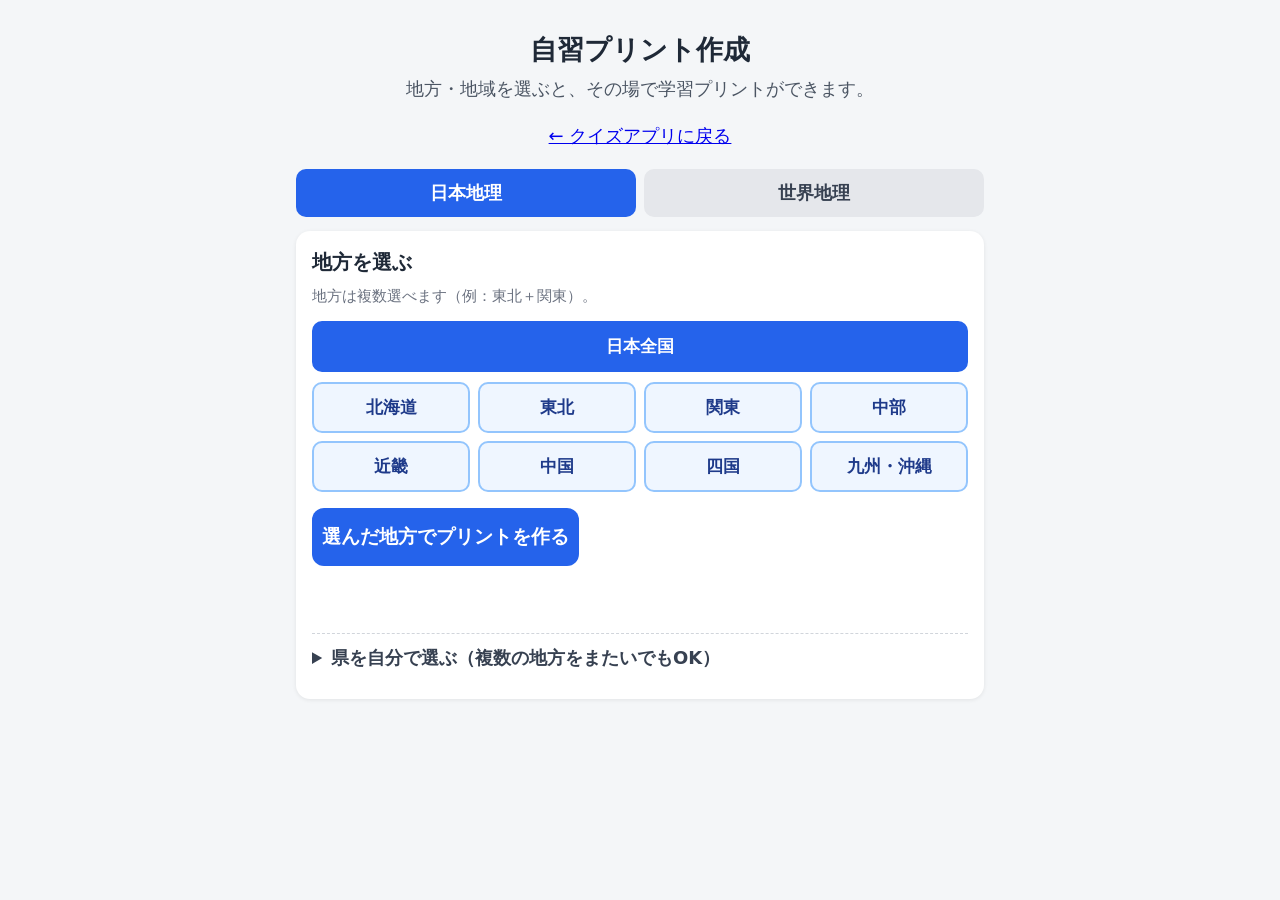
==== print.html @ 05160b8c "Add files via upload" ====
<!DOCTYPE html>
<html lang="ja">
<head>
<meta charset="UTF-8">
<meta name="viewport" content="width=device-width, initial-scale=1.0">
<title>自習プリント作成</title>
<link rel="stylesheet" href="style.css">
<link rel="stylesheet" href="print.css">
</head>
<body>

<div id="app">

  <!-- 選択画面 -->
  <section id="screen-select" class="screen">
    <h1>自習プリント作成</h1>
    <p class="lead">地方・地域を選ぶと、その場で学習プリントができます。</p>
    <p class="lead"><a href="index.html">← クイズアプリに戻る</a></p>

    <div class="tabs">
      <button id="tab-jp-btn" class="tab-btn active">日本地理</button>
      <button id="tab-world-btn" class="tab-btn">世界地理</button>
    </div>

    <div id="tab-jp-panel" class="box">
      <h2>地方を選ぶ</h2>
      <p class="hint">地方は複数選べます（例：東北＋関東）。</p>
      <button id="jp-region-all-btn" class="region-btn region-btn-all">日本全国</button>
      <div id="jp-region-buttons" class="region-grid"></div>
      <button id="jp-region-generate-btn" class="course-btn">選んだ地方でプリントを作る</button>
      <p id="jp-select-message" class="message"></p>

      <details class="custom-box">
        <summary>県を自分で選ぶ（複数の地方をまたいでもOK）</summary>
        <div id="jp-custom-list" class="custom-grid"></div>
        <button id="jp-custom-btn" class="course-btn">この内容でプリントを作る</button>
      </details>
    </div>

    <div id="tab-world-panel" class="box hidden">
      <h2>地域を選ぶ</h2>
      <p class="hint">地域は複数選べます（例：東アジア＋南アジア）。</p>
      <button id="world-region-all-btn" class="region-btn region-btn-all">世界全体</button>
      <div id="world-region-buttons" class="region-grid"></div>
      <button id="world-region-generate-btn" class="course-btn">選んだ地域でプリントを作る</button>
      <p id="world-select-message" class="message"></p>

      <details class="custom-box">
        <summary>国を自分で選ぶ（複数の地域をまたいでもOK）</summary>
        <div id="world-custom-list" class="custom-grid"></div>
        <button id="world-custom-btn" class="course-btn">この内容でプリントを作る</button>
      </details>
    </div>
  </section>

  <!-- プリント画面 -->
  <section id="screen-sheet" class="screen hidden">
    <div class="sheet-toolbar no-print">
      <button id="btn-back-select" class="course-btn secondary">← 選択に戻る</button>
      <button id="btn-remake" class="course-btn secondary">🔄 作り直す</button>
    </div>
    <div class="sheet-toolbar no-print">
      <button id="btn-print-questions" class="course-btn">🖨 問題編を印刷</button>
      <button id="btn-print-answers" class="course-btn">🖨 解答編を印刷</button>
      <button id="btn-print" class="course-btn secondary">🖨 両方まとめて印刷</button>
    </div>

    <div id="sheet-paper">
      <div id="sheet-question-part">
        <h1 id="sheet-title">学習プリント</h1>
        <p class="sheet-name-row">なまえ（　　　　　　　　）　　　日付（　　　　）</p>
        <p id="sheet-goal" class="sheet-goal"></p>

        <p class="sheet-warmup-title">★ まず知っていること（2分）</p>
        <p class="sheet-warmup-hint">全部知らなくてもOK！</p>
        <p class="sheet-warmup-q">① <span id="sheet-warmup-area"></span>について、近いものに○をつけよう</p>
        <div class="sheet-warmup-choices">
          <span class="chip-box">行ったことがある</span>
          <span class="chip-box">名前や場所は知っている</span>
          <span class="chip-box">ほとんど知らない</span>
        </div>
        <p class="sheet-warmup-q">② 聞いたことがあるものに○をつけよう</p>
        <div id="sheet-warmup-names" class="sheet-warmup-choices"></div>

        <p id="sheet-map-heading" class="sheet-section-title"></p>
        <p id="sheet-map-instruction" class="sheet-instruction"></p>
        <div id="sheet-map" class="sheet-map"></div>
        <ol id="sheet-map-list" class="sheet-map-list"></ol>

        <div id="sheet-flag-section">
          <p id="sheet-flag-heading" class="sheet-section-title"></p>
          <p id="sheet-flag-instruction" class="sheet-instruction"></p>
          <div id="sheet-flags" class="sheet-flags"></div>
        </div>

        <p id="sheet-feature-heading" class="sheet-section-title"></p>
        <div id="sheet-features" class="sheet-features"></div>
        <p id="sheet-feature-instruction" class="sheet-instruction"></p>

        <p id="sheet-tf-heading" class="sheet-section-title"></p>
        <p class="sheet-instruction">【やること】〇か×を書く。×の場合は、正しい内容を考えてみよう。</p>
        <div id="sheet-questions" class="sheet-questions"></div>

        <p id="sheet-reflect-heading" class="sheet-section-title"></p>
        <p class="sheet-reflect">一番迷った問題（　　）</p>
        <p class="sheet-reflect">迷った理由（一言でOK）：（　　　　　　　　　　　　　　　　　　　）</p>
      </div>

      <div id="sheet-answer-part">
        <p id="answer-title" class="sheet-answer-title"></p>
        <hr class="sheet-divider">

        <p class="sheet-section-title">■ 解答（自己採点用）</p>
        <p id="answer-map" class="answer-line"></p>
        <p id="answer-flags" class="answer-line"></p>
        <p id="answer-features" class="answer-line"></p>
        <div id="answer-questions" class="answer-questions"></div>

        <p class="sheet-section-title">■ 評価チェックシート（○・△・×）</p>
        <p id="sheet-map-criteria" class="sheet-instruction"></p>
        <p id="sheet-flag-criteria" class="sheet-instruction"></p>
        <p id="sheet-feature-criteria" class="sheet-instruction"></p>
        <p id="sheet-tf-criteria" class="sheet-instruction"></p>
        <p id="sheet-reflect-criteria" class="sheet-instruction"></p>
      </div>
    </div>
  </section>

</div>

<script src="data/japan-data.js"></script>
<script src="data/world-data.js"></script>
<script src="data/features-data.js"></script>
<script src="data/region-view-data.js"></script>
<script src="data/japan-map.js"></script>
<script src="data/world-map.js"></script>
<script src="print.js"></script>
</body>
</html>
---- style.css ----
/* 全体設定：文字を大きめに、タッチ操作しやすいボタンを意識 */
* { box-sizing: border-box; }

html, body {
  margin: 0;
  padding: 0;
  background: #f4f6f8;
  color: #1f2937;
  font-family: "Hiragino Kaku Gothic ProN", "Yu Gothic", "Meiryo", system-ui, sans-serif;
  font-size: 18px;
  line-height: 1.6;
}

#app {
  max-width: 720px;
  margin: 0 auto;
  padding: 16px 16px 40px;
}

h1 {
  font-size: 1.5rem;
  text-align: center;
  margin: 12px 0 4px;
}

h2 {
  font-size: 1.1rem;
  margin: 0 0 10px;
}

.lead {
  text-align: center;
  color: #4b5563;
  margin-top: 0;
}

.hidden { display: none !important; }

/* --- ホーム画面 --- */
.box {
  background: #ffffff;
  border-radius: 14px;
  padding: 16px;
  margin-bottom: 16px;
  box-shadow: 0 1px 4px rgba(0,0,0,0.08);
}

.check-grid {
  display: grid;
  grid-template-columns: 1fr 1fr;
  gap: 10px;
}

.check-item {
  display: flex;
  align-items: center;
  gap: 8px;
  padding: 10px;
  background: #f1f5f9;
  border-radius: 10px;
  cursor: pointer;
  font-size: 1rem;
}

.check-item input {
  width: 20px;
  height: 20px;
}

.course-grid {
  display: grid;
  grid-template-columns: 1fr 1fr;
  gap: 10px;
}

.course-btn {
  font-size: 1.05rem;
  padding: 16px 10px;
  border: none;
  border-radius: 12px;
  background: #2563eb;
  color: white;
  cursor: pointer;
  font-weight: bold;
}

.course-btn:disabled {
  background: #cbd5e1;
  color: #6b7280;
  cursor: not-allowed;
}

.course-btn.secondary {
  background: #6b7280;
}

.message {
  text-align: center;
  color: #dc2626;
  font-weight: bold;
  min-height: 1.5em;
}

.hint {
  font-size: 0.85rem;
  color: #6b7280;
  margin: -4px 0 12px;
}

.custom-box {
  margin-top: 10px;
  border-top: 1px dashed #d1d5db;
  padding-top: 10px;
}

.custom-box summary {
  cursor: pointer;
  font-weight: bold;
  color: #374151;
}

.filter-row {
  display: grid;
  gap: 10px;
  margin-top: 10px;
}

.filter-row label {
  display: flex;
  flex-direction: column;
  gap: 4px;
  font-size: 0.9rem;
  color: #374151;
}

.filter-row select {
  padding: 10px;
  border-radius: 8px;
  border: 1px solid #d1d5db;
  font-size: 1rem;
}

.region-multi-label {
  margin: 4px 0 2px;
  font-size: 0.9rem;
  color: #374151;
  font-weight: bold;
}

.region-check-grid {
  display: grid;
  grid-template-columns: repeat(3, 1fr);
  gap: 6px;
  margin-bottom: 4px;
}

.region-check-item {
  padding: 6px 8px;
  font-size: 0.85rem;
}

.filter-note {
  font-size: 0.78rem;
  color: #9ca3af;
  margin: 2px 0 0;
}

.credit {
  text-align: center;
  color: #9ca3af;
  font-size: 0.75rem;
  margin-top: 24px;
}

.credit a { color: #9ca3af; }

/* --- クイズ画面 --- */
.quiz-toolbar {
  display: flex;
  justify-content: space-between;
  gap: 10px;
  margin-bottom: 10px;
}

.toolbar-btn {
  flex: 1;
  padding: 12px 6px;
  font-size: 0.95rem;
  font-weight: bold;
  border: 2px solid #d1d5db;
  border-radius: 10px;
  background: #ffffff;
  color: #374151;
  cursor: pointer;
}

.toolbar-btn:disabled {
  opacity: 0.5;
  cursor: not-allowed;
}

.toolbar-btn.quit {
  color: #991b1b;
  border-color: #fca5a5;
}

.quiz-header {
  display: flex;
  justify-content: space-between;
  font-weight: bold;
  color: #374151;
  margin-bottom: 8px;
  font-size: 1rem;
}

/* --- クイズをやめる確認モーダル --- */
.modal-overlay {
  position: fixed;
  inset: 0;
  background: rgba(17, 24, 39, 0.5);
  display: flex;
  align-items: center;
  justify-content: center;
  padding: 20px;
  z-index: 100;
}

.modal-box {
  background: #ffffff;
  border-radius: 14px;
  padding: 24px 20px;
  max-width: 360px;
  width: 100%;
  box-shadow: 0 4px 16px rgba(0,0,0,0.2);
}

.modal-message {
  text-align: center;
  font-size: 1.1rem;
  font-weight: bold;
  margin: 0 0 18px;
}

.modal-buttons {
  display: grid;
  gap: 10px;
}

.prompt {
  font-size: 1.4rem;
  font-weight: bold;
  text-align: center;
  padding: 20px 8px;
  background: #ffffff;
  border-radius: 14px;
  margin-bottom: 14px;
  box-shadow: 0 1px 4px rgba(0,0,0,0.08);
}

/* 国旗は絵文字だと環境によって「JP」のような文字表示になってしまうことがあるため、
   assets/flags/ に保存した本物のSVG画像ファイルを <img> で表示している */
.flag-display {
  display: flex;
  justify-content: center;
  margin-bottom: 14px;
}

.flag-img {
  width: 180px;
  height: auto;
  aspect-ratio: 4 / 3;
  object-fit: contain;
  border-radius: 6px;
  box-shadow: 0 1px 6px rgba(0,0,0,0.25);
  background: #f3f4f6;
}

/* 画像が読み込めなかったときのフォールバック表示 */
.flag-fallback {
  display: inline-block;
  padding: 10px 16px;
  border: 2px dashed #9ca3af;
  border-radius: 8px;
  background: #f3f4f6;
  color: #4b5563;
  font-size: 0.95rem;
  font-weight: bold;
}

.mapwrap {
  background: #eaf2fb;
  border-radius: 14px;
  padding: 8px;
  margin-bottom: 14px;
  display: flex;
  justify-content: center;
}

.mapwrap svg {
  width: 100%;
  max-height: 70vh;
  height: auto;
}

.mapwrap svg path {
  fill: #cbd5e1;
  stroke: #ffffff;
  stroke-width: 1;
}

/* 出題対象ではない国・地域（背景として位置関係を見せるためだけの国） */
.mapwrap svg path.bg-country {
  fill: #eef1f4;
  stroke: #ffffff;
  stroke-width: 0.5;
  cursor: default;
  pointer-events: none;
}

.map-error {
  padding: 40px 12px;
  text-align: center;
  color: #991b1b;
  font-weight: bold;
  background: #fee2e2;
  border-radius: 8px;
  width: 100%;
}

/* タップできるときは境界線を太くして、小さい県も押しやすくする */
.mapwrap svg.clickable path {
  stroke-width: 1.5;
}

.mapwrap svg path.highlight {
  fill: #f59e0b;
}

.mapwrap svg.clickable path {
  cursor: pointer;
}

.mapwrap svg.clickable path:hover {
  fill: #93c5fd;
}

.mapwrap svg path.correct {
  fill: #22c55e;
}

.mapwrap svg path.wrong {
  fill: #ef4444;
}

.mapwrap svg path.reveal-correct {
  fill: #22c55e;
  stroke: #166534;
  stroke-width: 2;
}

.choices {
  display: grid;
  grid-template-columns: 1fr 1fr;
  gap: 12px;
}

.choice-btn {
  font-size: 1.1rem;
  padding: 18px 8px;
  border: 2px solid #d1d5db;
  border-radius: 12px;
  background: #ffffff;
  cursor: pointer;
  font-weight: bold;
  color: #1f2937;
}

.choice-btn.flag-choice {
  padding: 14px 8px;
  display: flex;
  align-items: center;
  justify-content: center;
}

.choice-btn.flag-choice .flag-choice-img {
  width: 100%;
  max-width: 110px;
  height: auto;
  aspect-ratio: 4 / 3;
  object-fit: contain;
  border-radius: 4px;
  background: #f3f4f6;
}

.choice-btn.flag-choice .flag-fallback {
  font-size: 0.8rem;
  padding: 6px 10px;
}

.choice-btn:disabled {
  opacity: 0.85;
}

/* 色だけに頼らず、記号でも正誤がわかるようにする */
.choice-btn.correct::before,
.choice-btn.reveal-correct::before {
  content: "✓ ";
}

.choice-btn.wrong::before {
  content: "✗ ";
}

.choice-btn.correct {
  background: #dcfce7;
  border-color: #22c55e;
}

.choice-btn.wrong {
  background: #fee2e2;
  border-color: #ef4444;
}

.choice-btn.reveal-correct {
  background: #dcfce7;
  border-color: #22c55e;
}

.btn-dontknow {
  display: block;
  width: 100%;
  margin-top: 4px;
  padding: 12px;
  font-size: 1rem;
  font-weight: bold;
  border: 2px dashed #9ca3af;
  border-radius: 12px;
  background: #f3f4f6;
  color: #4b5563;
  cursor: pointer;
}

.feedback {
  text-align: center;
  font-size: 1.2rem;
  font-weight: bold;
  margin-top: 16px;
  padding: 12px;
  border-radius: 12px;
}

.feedback-fact {
  font-size: 0.95rem;
  font-weight: normal;
  margin-top: 6px;
}

.feedback.ok {
  background: #dcfce7;
  color: #166534;
}

.feedback.ng {
  background: #fee2e2;
  color: #991b1b;
}

.btn-next {
  display: block;
  width: 100%;
  margin-top: 16px;
  padding: 16px;
  font-size: 1.1rem;
  font-weight: bold;
  border: none;
  border-radius: 12px;
  background: #2563eb;
  color: white;
  cursor: pointer;
}

.btn-next.secondary {
  background: #6b7280;
}

/* --- 結果画面 --- */
.result-summary {
  text-align: center;
  font-size: 1.2rem;
  font-weight: bold;
}

.result-wrong {
  background: #ffffff;
  border-radius: 12px;
  padding: 14px 18px;
  margin-bottom: 16px;
  min-height: 2em;
}

.result-wrong ul {
  margin: 0;
  padding-left: 20px;
}

.result-wrong li {
  margin-bottom: 8px;
}

.result-buttons {
  display: grid;
  gap: 12px;
}

/* スマホなど狭い画面 */
@media (max-width: 480px) {
  html, body { font-size: 16px; }
  .check-grid { grid-template-columns: 1fr; }
  .course-grid { grid-template-columns: 1fr; }
  .region-check-grid { grid-template-columns: repeat(2, 1fr); }
}
---- print.css ----
/* 自習プリント作成ページ専用スタイル */

.tabs {
  display: flex;
  gap: 8px;
  margin-bottom: 14px;
}

.tab-btn {
  flex: 1;
  padding: 12px;
  border: none;
  border-radius: 10px;
  background: #e5e7eb;
  color: #374151;
  font-weight: bold;
  cursor: pointer;
  font-size: 1rem;
}

.tab-btn.active {
  background: #2563eb;
  color: white;
}

.region-grid {
  display: grid;
  grid-template-columns: repeat(4, 1fr);
  gap: 8px;
  margin-bottom: 12px;
}

.region-btn-all {
  display: block;
  width: 100%;
  margin-bottom: 10px;
  background: #2563eb !important;
  color: white !important;
  border-color: #2563eb !important;
}

.region-btn {
  padding: 12px 4px;
  border: 2px solid #93c5fd;
  border-radius: 10px;
  background: #eff6ff;
  color: #1e3a8a;
  font-weight: bold;
  cursor: pointer;
  font-size: 0.95rem;
}

.region-btn:hover {
  background: #dbeafe;
}

.region-btn.checked {
  background: #2563eb;
  color: white;
  border-color: #1d4ed8;
}

#jp-region-generate-btn,
#world-region-generate-btn {
  margin-top: 4px;
  margin-bottom: 4px;
}

.custom-box {
  margin-top: 10px;
  border-top: 1px dashed #d1d5db;
  padding-top: 10px;
}

.custom-box summary {
  cursor: pointer;
  font-weight: bold;
  color: #374151;
  margin-bottom: 10px;
}

.custom-grid {
  display: grid;
  grid-template-columns: repeat(3, 1fr);
  gap: 6px;
  max-height: 260px;
  overflow-y: auto;
  padding: 8px;
  background: #f9fafb;
  border-radius: 8px;
  margin-bottom: 10px;
}

.custom-item {
  display: flex;
  align-items: center;
  gap: 4px;
  font-size: 0.9rem;
}

/* --- プリント表示部分 --- */
.sheet-toolbar {
  display: flex;
  gap: 10px;
  margin-bottom: 16px;
}

.sheet-toolbar .course-btn {
  padding: 12px 10px;
}

#sheet-paper {
  background: #ffffff;
  color: #111827;
  padding: 24px;
  border-radius: 10px;
  box-shadow: 0 1px 4px rgba(0,0,0,0.1);
  font-size: 0.95rem;
  line-height: 1.7;
}

#sheet-paper h1 {
  font-size: 1.3rem;
  text-align: left;
  margin: 0 0 6px;
}

.sheet-name-row,
.sheet-goal,
.sheet-warmup-title,
.sheet-warmup-q,
.sheet-instruction,
.sheet-reflect,
.answer-line {
  margin: 6px 0;
}

.sheet-section-title {
  font-weight: bold;
  margin: 18px 0 6px;
  border-bottom: 2px solid #111827;
  padding-bottom: 2px;
}

.sheet-warmup-hint {
  margin: 0 0 8px;
  color: #6b7280;
  font-size: 0.9rem;
}

.sheet-warmup-choices {
  display: flex;
  flex-wrap: wrap;
  gap: 8px;
  margin: 6px 0 14px;
}

.chip-box {
  display: inline-block;
  border: 1.5px solid #9ca3af;
  border-radius: 8px;
  padding: 5px 12px;
}

.sheet-map {
  background: #f3f4f6;
  border-radius: 8px;
  padding: 6px;
}

.sheet-map svg {
  width: 100%;
  max-height: 80vh;
  height: auto;
  min-height: 340px;
}

.sheet-map svg path {
  fill: #e5e7eb;
  stroke: #ffffff;
  stroke-width: 1;
}

/* 出題対象ではない国・地域（背景として位置関係を見せるためだけの国） */
.sheet-map svg path.bg-country {
  fill: #f3f4f6;
  stroke: #ffffff;
  stroke-width: 0.5;
}

.map-error {
  padding: 40px 12px;
  text-align: center;
  color: #991b1b;
  font-weight: bold;
  background: #fee2e2;
  border-radius: 8px;
}

.sheet-map svg path.target {
  fill: #fbbf24;
  stroke: #111827;
  stroke-width: 1.2;
}

/* 地図に載せる番号（①②③…の代わりの数字） */
.sheet-map svg .map-number {
  fill: #111827;
  stroke: #ffffff;
  stroke-width: 3px;
  paint-order: stroke;
  font-weight: bold;
  text-anchor: middle;
  dominant-baseline: central;
}

.sheet-map-list {
  list-style: none; /* 手書きの番号（1. 2. …）と二重にならないようにする */
  columns: 2;
  margin: 10px 0;
  padding-left: 4px;
}

.sheet-map-list li {
  margin-bottom: 6px;
}

.sheet-features {
  display: flex;
  flex-wrap: wrap;
  gap: 8px;
  margin: 8px 0;
}

/* 国旗クイズ（世界地理のプリントのみ） */
.sheet-flags {
  display: flex;
  flex-wrap: wrap;
  gap: 16px;
  margin: 10px 0;
}

.flag-quiz-item {
  display: flex;
  flex-direction: column;
  align-items: center;
  gap: 4px;
}

.flag-quiz-img {
  width: 90px;
  height: auto;
  aspect-ratio: 4 / 3;
  object-fit: contain;
  border: 1px solid #d1d5db;
  border-radius: 4px;
  background: #f9fafb;
}

.flag-quiz-blank {
  font-size: 0.85rem;
  white-space: nowrap;
}

.flag-fallback {
  display: inline-block;
  width: 90px;
  padding: 8px 4px;
  border: 1px dashed #9ca3af;
  border-radius: 4px;
  font-size: 0.75rem;
  color: #6b7280;
  text-align: center;
}

.feat-chip {
  border: 1px solid #9ca3af;
  border-radius: 8px;
  padding: 4px 10px;
  font-size: 0.9rem;
}

.sheet-questions {
  margin: 8px 0;
}

.level-heading {
  font-weight: bold;
  margin: 10px 0 4px;
  color: #1f2937;
}

.q-line {
  margin: 4px 0;
}

.sheet-divider {
  margin: 22px 0;
  border: none;
  border-top: 2px dashed #9ca3af;
}

.answer-questions {
  display: flex;
  flex-wrap: wrap;
  gap: 8px 14px;
  margin: 6px 0;
}

.answer-item {
  font-size: 0.9rem;
}

/* --- 問題編・解答編の見出し（画面上は解答編にだけ出す） --- */
.sheet-answer-title {
  display: none;
  font-weight: bold;
  font-size: 1.1rem;
  margin: 0 0 6px;
}

/* --- 印刷時：ボタン類は消して、白黒で見やすく --- */
@media print {
  body { background: white; }
  .no-print { display: none !important; }
  #app { max-width: none; padding: 0; }
  #sheet-paper { box-shadow: none; padding: 0; }
  /* 縦長の地方（東北など）で高さが際限なく伸びて複数ページに分裂しないよう、
     幅ではなく「高さの上限」を基準にする（幅は自動で縮む） */
  .sheet-map { break-inside: avoid; page-break-inside: avoid; }
  .sheet-map svg { max-width: 100%; max-height: 16cm; width: auto; height: auto; min-height: 0; }
  /* 白黒コピーでも下地（#e5e7eb）とはっきり区別できるよう、濃いグレーにする */
  .sheet-map svg path.target { fill: #6b7280; }

  /* 見出しや1行1行が、ページの境目で中途半端に分割されないようにする */
  .sheet-section-title { break-after: avoid; page-break-after: avoid; }
  .q-line, .chip-box, .feat-chip, .answer-item, .flag-quiz-item { break-inside: avoid; page-break-inside: avoid; }
  .sheet-flags { break-inside: avoid; page-break-inside: avoid; }

  /* 問題編と解答編を、まとめて印刷するときは別ページにする */
  #sheet-answer-part { break-before: page; page-break-before: always; }

  /* 問題編だけ印刷 */
  #sheet-paper.print-questions-only #sheet-answer-part { display: none; }

  /* 解答編だけ印刷（解答編の見出しだけ表示する） */
  #sheet-paper.print-answers-only #sheet-question-part { display: none; }
  #sheet-paper.print-answers-only #sheet-answer-part { break-before: auto; page-break-before: auto; }
  #sheet-paper.print-answers-only .sheet-answer-title { display: block; }
}

@media (max-width: 480px) {
  .region-grid { grid-template-columns: repeat(2, 1fr); }
  .custom-grid { grid-template-columns: repeat(2, 1fr); }
  .sheet-map-list { columns: 1; }
}
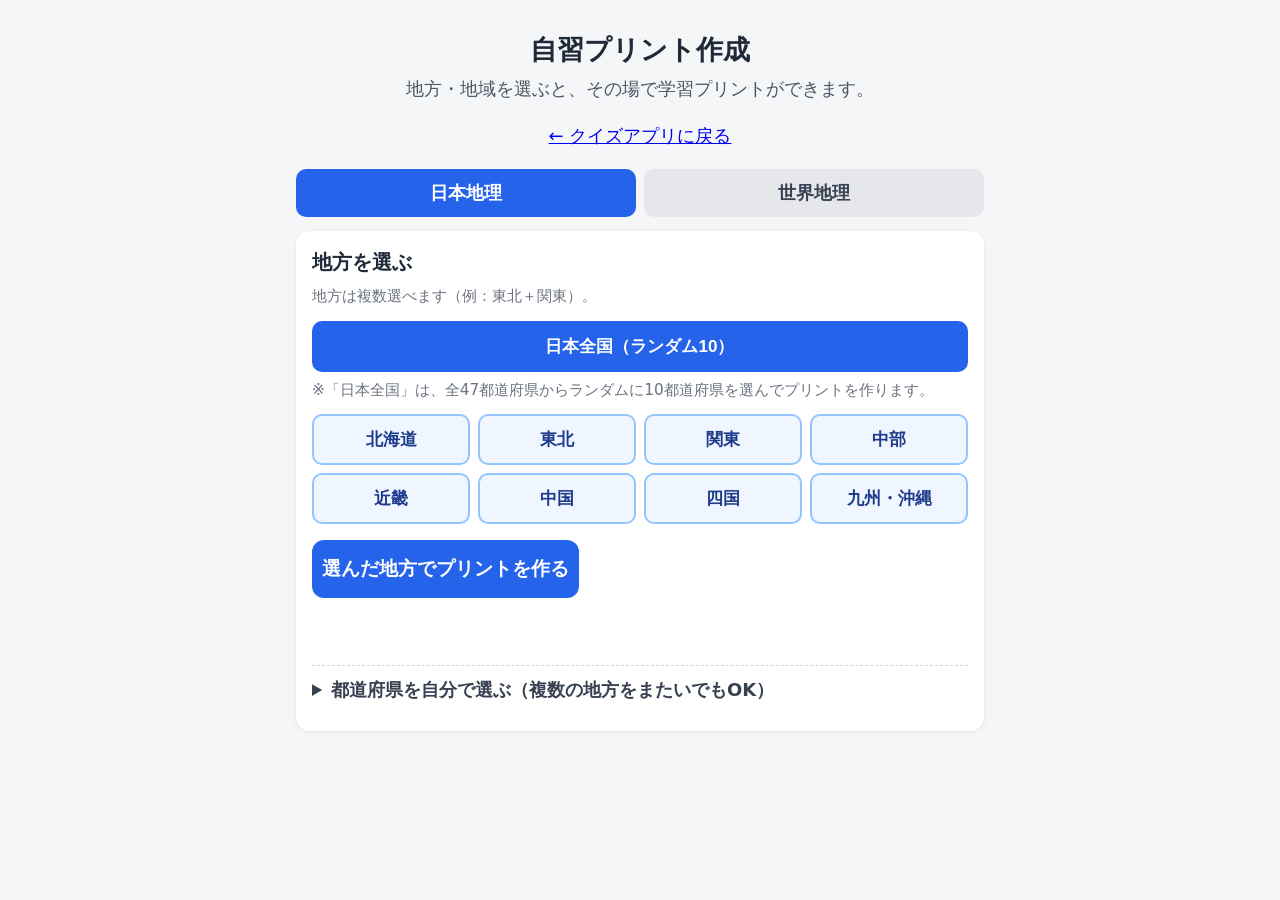
==== commit 03efd7d0: "Add files via upload" ====
--- a/print.html
+++ b/print.html
@@ -25,13 +25,14 @@
     <div id="tab-jp-panel" class="box">
       <h2>地方を選ぶ</h2>
       <p class="hint">地方は複数選べます（例：東北＋関東）。</p>
-      <button id="jp-region-all-btn" class="region-btn region-btn-all">日本全国</button>
+      <button id="jp-region-all-btn" class="region-btn region-btn-all">日本全国（ランダム10）</button>
+      <p class="hint">※「日本全国」は、全47都道府県からランダムに10都道府県を選んでプリントを作ります。</p>
       <div id="jp-region-buttons" class="region-grid"></div>
       <button id="jp-region-generate-btn" class="course-btn">選んだ地方でプリントを作る</button>
       <p id="jp-select-message" class="message"></p>
 
       <details class="custom-box">
-        <summary>県を自分で選ぶ（複数の地方をまたいでもOK）</summary>
+        <summary>都道府県を自分で選ぶ（複数の地方をまたいでもOK）</summary>
         <div id="jp-custom-list" class="custom-grid"></div>
         <button id="jp-custom-btn" class="course-btn">この内容でプリントを作る</button>
       </details>
@@ -40,7 +41,8 @@
     <div id="tab-world-panel" class="box hidden">
       <h2>地域を選ぶ</h2>
       <p class="hint">地域は複数選べます（例：東アジア＋南アジア）。</p>
-      <button id="world-region-all-btn" class="region-btn region-btn-all">世界全体</button>
+      <button id="world-region-all-btn" class="region-btn region-btn-all">世界全体（ランダム10）</button>
+      <p class="hint">※「世界全体」は、全36か国からランダムに10か国を選んでプリントを作ります。</p>
       <div id="world-region-buttons" class="region-grid"></div>
       <button id="world-region-generate-btn" class="course-btn">選んだ地域でプリントを作る</button>
       <p id="world-select-message" class="message"></p>
--- a/style.css
+++ b/style.css
@@ -308,9 +308,12 @@
   stroke-width: 1;
 }
 
-/* 出題対象ではない国・地域（背景として位置関係を見せるためだけの国） */
+/* 出題対象ではない国・地域（背景として位置関係を見せるためだけの国）。
+   地図の背景色（.mapwrap の #eaf2fb）とほぼ同じ色だと、国の形が
+   ほとんど見えなくなってしまうため、はっきり区別できる色にしている。
+   （特にアフリカ・西アジアのように対象国が少ない地域で目立つ問題だった） */
 .mapwrap svg path.bg-country {
-  fill: #eef1f4;
+  fill: #dde3ea;
   stroke: #ffffff;
   stroke-width: 0.5;
   cursor: default;
--- a/print.css
+++ b/print.css
@@ -181,9 +181,13 @@
   stroke-width: 1;
 }
 
-/* 出題対象ではない国・地域（背景として位置関係を見せるためだけの国） */
+/* 出題対象ではない国・地域（背景として位置関係を見せるためだけの国）。
+   .sheet-map の背景色（#f3f4f6）と全く同じ色だったため、国の形が
+   完全に見えなくなっていた（アフリカ・西アジアなど対象国が少ない
+   地域で、地図の大部分が空白に見える原因だった）。はっきり区別できる
+   色に変更している。 */
 .sheet-map svg path.bg-country {
-  fill: #f3f4f6;
+  fill: #dde3ea;
   stroke: #ffffff;
   stroke-width: 0.5;
 }
@@ -326,11 +330,24 @@
   #app { max-width: none; padding: 0; }
   #sheet-paper { box-shadow: none; padding: 0; }
   /* 縦長の地方（東北など）で高さが際限なく伸びて複数ページに分裂しないよう、
-     幅ではなく「高さの上限」を基準にする（幅は自動で縮む） */
-  .sheet-map { break-inside: avoid; page-break-inside: avoid; }
-  .sheet-map svg { max-width: 100%; max-height: 16cm; width: auto; height: auto; min-height: 0; }
+     幅ではなく「高さの上限」を基準にする（幅は自動で縮む）。
+     「授業中・自習時にすぐ印刷して渡せる教材」という目的のため、
+     地図・余白を screen-preview より詰めて、1地方程度なら問題編が
+     A4 2ページ以内におさまることを目安にしている（読みにくくなるほど
+     詰めすぎないよう、文字サイズは変えていない）。 */
+  .sheet-map { break-inside: avoid; page-break-inside: avoid; margin-bottom: 4px; }
+  .sheet-map svg { max-width: 100%; max-height: 11.5cm; width: auto; height: auto; min-height: 0; }
   /* 白黒コピーでも下地（#e5e7eb）とはっきり区別できるよう、濃いグレーにする */
   .sheet-map svg path.target { fill: #6b7280; }
+
+  /* 印刷全体の行間・見出し・各行の余白を、画面プレビューより少し詰める */
+  #sheet-paper { line-height: 1.4; }
+  .sheet-section-title { margin: 10px 0 4px; }
+  .sheet-name-row, .sheet-goal, .sheet-warmup-title, .sheet-warmup-q,
+  .sheet-instruction, .sheet-reflect, .answer-line { margin: 3px 0; }
+  .sheet-warmup-choices { margin: 4px 0 8px; }
+  .q-line { margin: 2px 0; }
+  .sheet-divider { margin: 10px 0; }
 
   /* 見出しや1行1行が、ページの境目で中途半端に分割されないようにする */
   .sheet-section-title { break-after: avoid; page-break-after: avoid; }
